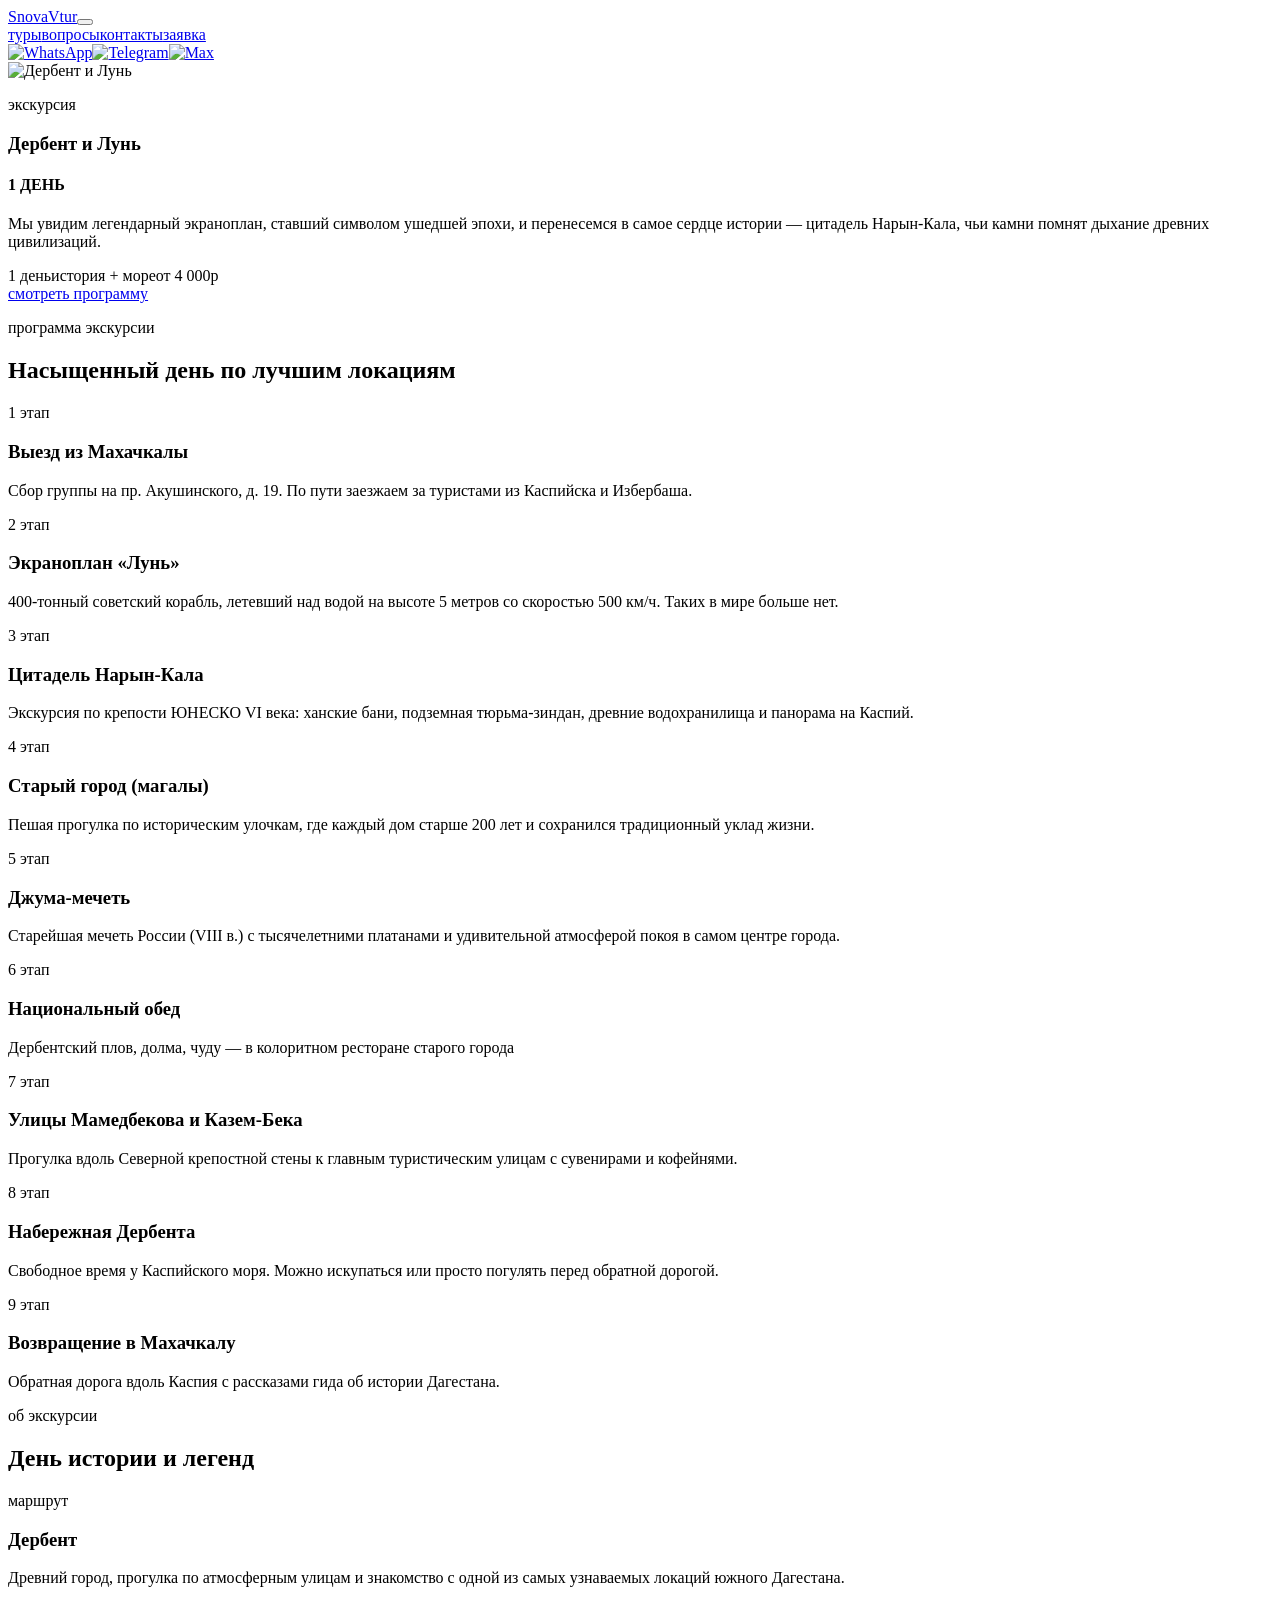
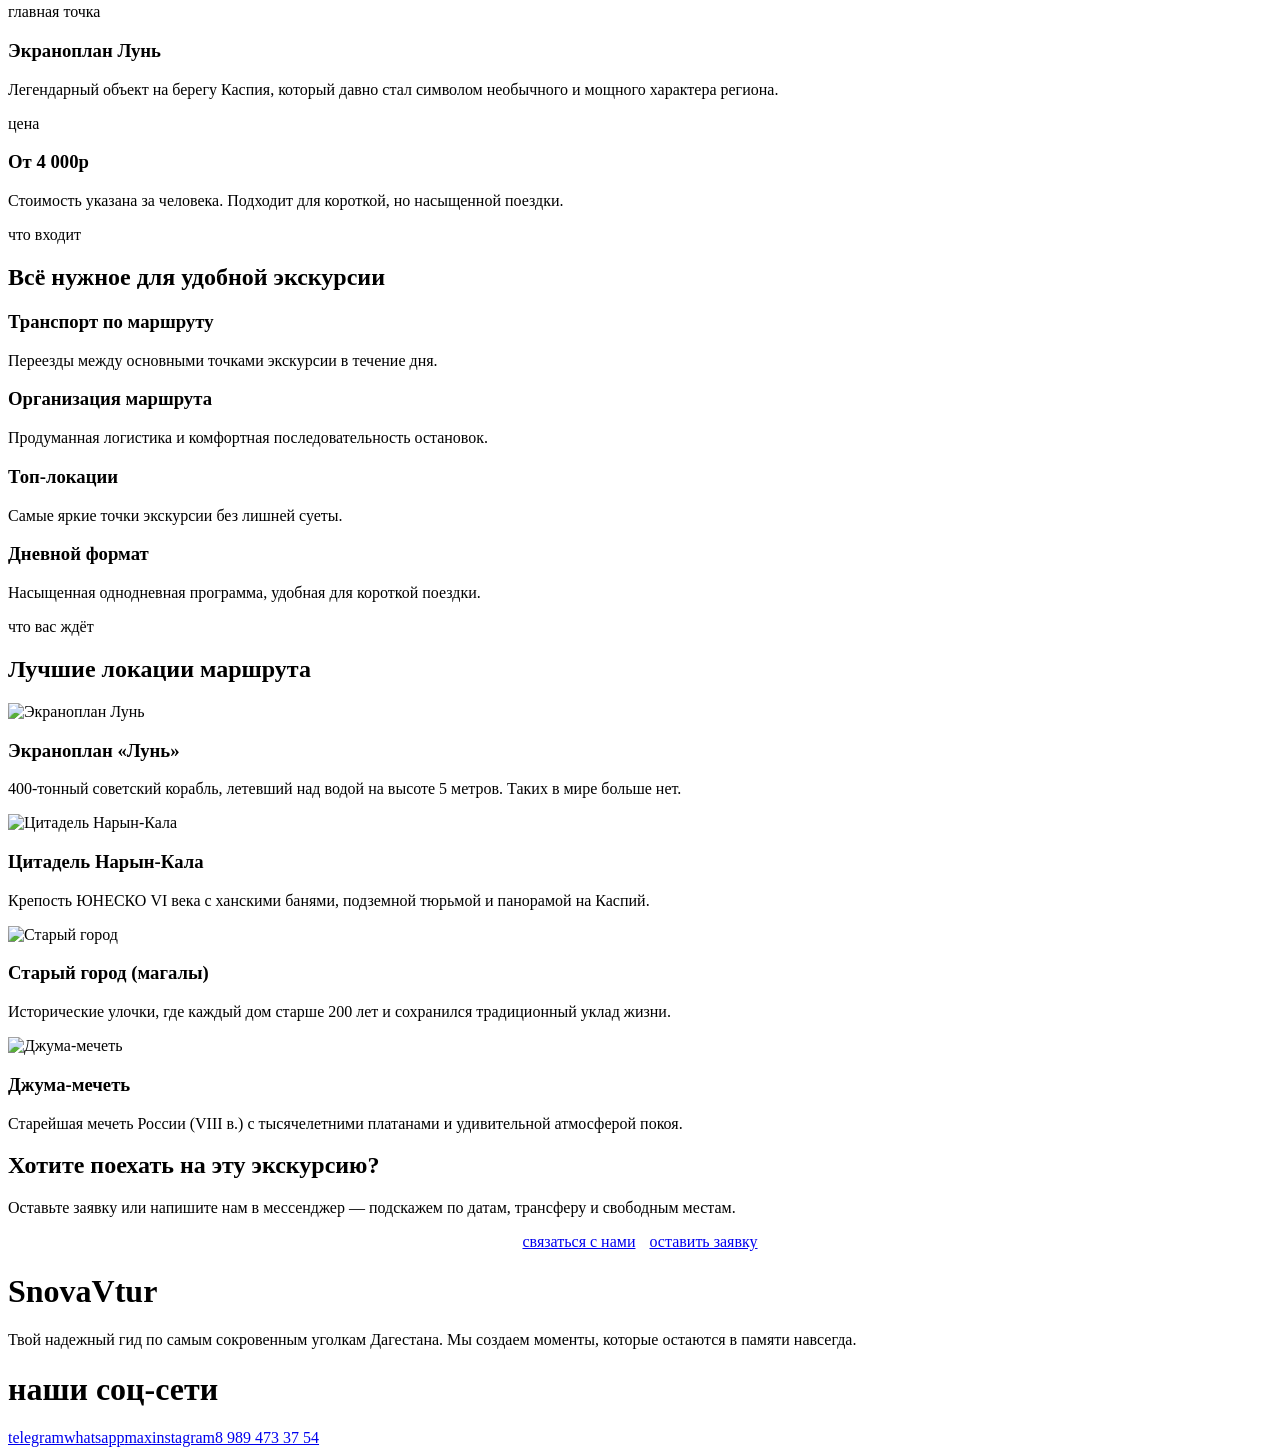
==== ex-yach-1.html @ 5f1d5b14 "Add files via upload" ====
﻿<!doctype html>
<html lang="ru">
  <head>
    <meta charset="UTF-8" />
    <meta name="viewport" content="width=device-width, initial-scale=1.0" />
    <title>Дербент и экраноплан Лунь — SnovaVtur</title>
    <link rel="icon" type="image/svg+xml" href="favicon.svg" />
    <link rel="stylesheet" href="yach-css/ex-yach-1.css" />
    <link rel="stylesheet" href="modal.css" />
    <link rel="preconnect" href="https://fonts.googleapis.com" />
    <link rel="preconnect" href="https://fonts.gstatic.com" crossorigin />
    <link
      href="https://fonts.googleapis.com/css2?family=Great+Vibes&display=swap"
      rel="stylesheet"
    />
    <link
      href="https://fonts.googleapis.com/css2?family=Orelega+One&display=swap"
      rel="stylesheet"
    />
    <link
      href="https://fonts.googleapis.com/css2?family=Coda:wght@400;700;800&display=swap"
      rel="stylesheet"
    />
    <link
      href="https://fonts.googleapis.com/css2?family=Comme:wght@100..900&display=swap"
      rel="stylesheet"
    />
  </head>
  <body>
    <header id="header">
      <a href="index.html">SnovaVtur</a
      ><button
        class="burger"
        type="button"
        aria-label="Открыть меню"
        aria-expanded="false"
      >
        <span></span><span></span><span></span>
      </button>
      <div class="header-div1">
        <a href="index.html#turi">туры</a
        ><a href="index.html#questions">вопросы</a
        ><a href="index.html#footer">контакты</a
        ><a href="#" data-booking-open>заявка</a>
      </div>
      <div class="header-div2">
        <a href="https://wa.me/79894733754" target="_blank"
          ><img src="img/Whatsapp.png" alt="WhatsApp" /></a
        ><a href="https://t.me/Gabbar_Han" target="_blank"
          ><img src="img/Telegram.png" alt="Telegram" /></a
        ><a
          href="https://max.ru/u/f9LHodD0cOI4b3SwYSdN_EWwCpvfoghLmBJbnFuvf1nrCDXVqdGEyd-Ysb4"
          target="_blank"
          ><img src="img/max.png" alt="Max"
        /></a>
      </div>
    </header>
    <main>
      <section class="hero" id="hero">
        <img src="img/Лунь.png" class="hero-bg" alt="Дербент и Лунь" />
        <div class="hero-content">
          <p class="hero-tag">экскурсия</p>
          <h3>Дербент и Лунь</h3>
          <h4>1 ДЕНЬ</h4>
          <p class="hero-subtitle">
            Мы увидим легендарный экраноплан, ставший символом ушедшей эпохи, и
            перенесемся в самое сердце истории — цитадель Нарын-Кала, чьи камни
            помнят дыхание древних цивилизаций.
          </p>
          <div class="hero-meta">
            <span>1 день</span><span>история + море</span><span>от 4 000p</span>
          </div>
          <a href="#program">смотреть программу</a>
        </div>
      </section>
      <section class="section" id="program">
        <div class="section-heading">
          <p>программа экскурсии</p>
          <h2>Насыщенный день по лучшим локациям</h2>
        </div>
        <div class="section-panel">
          <div class="program-grid">
            <div class="program-card">
              <div class="day">1 этап</div>
              <div class="program-card-body">
              <h3>Выезд из Махачкалы</h3>
              <p>
               Сбор группы на пр. Акушинского, д. 19. По пути заезжаем за туристами из Каспийска и Избербаша.
              </p>
              </div>
            </div>
            <div class="program-card">
              <div class="day">2 этап</div>
              <div class="program-card-body">
              <h3>Экраноплан «Лунь»</h3>
              <p>
                400-тонный советский корабль, летевший над водой на высоте 5 метров со скоростью 500 км/ч. Таких в мире больше нет.
              </p>
              </div>
            </div>
            <div class="program-card">
              <div class="day">3 этап</div>
              <div class="program-card-body">
              <h3>Цитадель Нарын-Кала</h3>
              <p>
                Экскурсия по крепости ЮНЕСКО VI века: ханские бани, подземная тюрьма-зиндан, древние водохранилища и панорама на Каспий.
              </p>
              </div>
            </div>
            <div class="program-card">
              <div class="day">4 этап</div>
              <div class="program-card-body">
              <h3>Старый город (магалы)</h3>
              <p>
                Пешая прогулка по историческим улочкам, где каждый дом старше 200 лет и сохранился традиционный уклад жизни.
              </p>
              </div>
            </div>
            <div class="program-card">
              <div class="day">5 этап</div>
              <div class="program-card-body">
              <h3>Джума-мечеть</h3>
              <p>
                Старейшая мечеть России (VIII в.) с тысячелетними платанами и удивительной атмосферой покоя в самом центре города.
              </p>
              </div>
            </div>
            <div class="program-card">
              <div class="day">6 этап</div>
              <div class="program-card-body">
              <h3>Национальный обед</h3>
              <p>
                Дербентский плов, долма, чуду — в колоритном ресторане старого города
              </p>
              </div>
            </div>
            <div class="program-card">
              <div class="day">7 этап</div>
              <div class="program-card-body">
              <h3>Улицы Мамедбекова и Казем-Бека</h3>
              <p>
                Прогулка вдоль Северной крепостной стены к главным туристическим улицам с сувенирами и кофейнями.
              </p>
              </div>
            </div>
            <div class="program-card">
              <div class="day">8 этап</div>
              <div class="program-card-body">
              <h3>Набережная Дербента</h3>
              <p>
                Свободное время у Каспийского моря. Можно искупаться или просто погулять перед обратной дорогой.
              </p>
              </div>
            </div>
            <div class="program-card">
              <div class="day">9 этап</div>
              <div class="program-card-body">
              <h3>Возвращение в Махачкалу</h3>
              <p>
                Обратная дорога вдоль Каспия с рассказами гида об истории Дагестана.
              </p>
              </div>
            </div>
          </div>
        </div>
      </section>
      <section class="section">
        <div class="section-heading">
          <p>об экскурсии</p>
          <h2>День истории и легенд</h2>
        </div>
        <div class="section-panel">
          <div class="program-grid">
            <div class="program-card">
              <div class="day">маршрут</div>
              <div class="program-card-body">
              <h3>Дербент</h3>
              <p>
                Древний город, прогулка по атмосферным улицам и знакомство с
                одной из самых узнаваемых локаций южного Дагестана.
              </p>
              </div>
            </div>
            <div class="program-card">
              <div class="day">главная точка</div>
              <div class="program-card-body">
              <h3>Экраноплан Лунь</h3>
              <p>
                Легендарный объект на берегу Каспия, который давно стал символом
                необычного и мощного характера региона.
              </p>
              </div>
            </div>
            <div class="program-card">
              <div class="day">цена</div>
              <div class="program-card-body">
              <h3>От 4 000p</h3>
              <p>
                Стоимость указана за человека. Подходит для короткой, но
                насыщенной поездки.
              </p>
              </div>
            </div>
          </div>
        </div>
      </section>
      <section class="section">
        <div class="section-heading">
          <p>что входит</p>
          <h2>Всё нужное для удобной экскурсии</h2>
        </div>
        <div class="section-panel">
          <div class="include-grid">
            <div class="include-card">
              <h3>Транспорт по маршруту</h3>
              <p>Переезды между основными точками экскурсии в течение дня.</p>
            </div>
            <div class="include-card">
              <h3>Организация маршрута</h3>
              <p>
                Продуманная логистика и комфортная последовательность остановок.
              </p>
            </div>
            <div class="include-card">
              <h3>Топ-локации</h3>
              <p>Самые яркие точки экскурсии без лишней суеты.</p>
            </div>
            <div class="include-card">
              <h3>Дневной формат</h3>
              <p>
                Насыщенная однодневная программа, удобная для короткой поездки.
              </p>
            </div>
          </div>
        </div>
      </section>
      <section class="section">
        <div class="section-heading">
          <p>что вас ждёт</p>
          <h2>Лучшие локации маршрута</h2>
        </div>
        <div class="section-panel">
          <div class="features-grid">
            <div class="feature-card">
              <img src="img/Лунь.png" alt="Экраноплан Лунь" />
              <div>
                <h3>Экраноплан «Лунь»</h3>
                <p>
                  400-тонный советский корабль, летевший над водой на высоте 5 метров. Таких в мире больше нет.
                </p>
              </div>
            </div>
            <div class="feature-card">
              <img src="img/Нарын-кала.png" alt="Цитадель Нарын-Кала" />
              <div>
                <h3>Цитадель Нарын-Кала</h3>
                <p>
                  Крепость ЮНЕСКО VI века с ханскими банями, подземной тюрьмой и панорамой на Каспий.
                </p>
              </div>
            </div>
            <div class="feature-card">
              <img src="img/магал.png" alt="Старый город" />
              <div>
                <h3>Старый город (магалы)</h3>
                <p>
                  Исторические улочки, где каждый дом старше 200 лет и сохранился традиционный уклад жизни.
                </p>
              </div>
            </div>
            <div class="feature-card">
              <img
                src="img/джума мечеть дербент.png"
                alt="Джума-мечеть"
              />
              <div>
                <h3>Джума-мечеть</h3>
                <p>
                  Старейшая мечеть России (VIII в.) с тысячелетними платанами и удивительной атмосферой покоя.
                </p>
              </div>
            </div>
          </div>
        </div>
      </section>
      <section class="section">
        <div class="cta-box">
          <h2>Хотите поехать на эту экскурсию?</h2>
          <p>
            Оставьте заявку или напишите нам в мессенджер — подскажем по датам,
            трансферу и свободным местам.
          </p>
          <div class="cta-actions">
            <a href="https://wa.me/79894733754" target="_blank"
              >связаться с нами</a
            >
            <a href="#" data-booking-open>оставить заявку</a>
          </div>
        </div>
      </section>
    </main>
    <footer id="footer">
      <div class="footer-div1">
        <h1>SnovaVtur</h1>
        <p>
          Твой надежный гид по самым сокровенным уголкам Дагестана. Мы создаем
          моменты, которые остаются в памяти навсегда.
        </p>
      </div>
      <div class="footer-div2">
        <h1>наши соц-сети</h1>
        <div>
          <a href="https://t.me/Gabbar_Han" target="_blank" class="mess"
            >telegram</a
          ><a href="https://wa.me/79894733754" target="_blank" class="mess"
            >whatsapp</a
          ><a
            href="https://max.ru/u/f9LHodD0cOI4b3SwYSdN_EWwCpvfoghLmBJbnFuvf1nrCDXVqdGEyd-Ysb4"
            target="_blank"
            class="mess"
            >max</a
          ><a
            href="https://www.instagram.com/snova_v_tur"
            target="_blank"
            class="mess"
            >instagram</a
          ><a href="tel:+79894733754" class="number">8 989 473 37 54</a>
        </div>
      </div>
    </footer>
    <script src="yach-js/ex-yach-1.js"></script>
    <!-- Модальное окно заявки -->
    <div class="modal-overlay" id="bookingModal" aria-hidden="true">
      <div class="modal" role="dialog" aria-modal="true" aria-labelledby="bookingTitle">
        <button class="modal-close" type="button" aria-label="Закрыть">&times;</button>
        <h2 id="bookingTitle">Заявка на бронирование</h2>
        <p class="modal-sub">Оставьте заявку — мы подберём даты, ответим на вопросы и забронируем вам места.</p>
        <form id="bookingForm" novalidate>
          <p class="modal-error" id="bookingError">Заполните имя и контакты, чтобы мы могли с вами связаться.</p>
          <label>
            <span>Ваше имя</span>
            <input type="text" name="name" placeholder="Иван" required>
          </label>
          <label>
            <span>Телефон или Telegram</span>
            <input type="text" name="contact" placeholder="+7 900 000-00-00" required>
          </label>
          <label>
            <span>Тур или экскурсия</span>
            <select name="tour">
              <option value="">Выберите маршрут</option>
              <option>5-дневный классический тур</option>
              <option>Экспресс-тур в Дагестан (3 дня)</option>
              <option>Горы и море (7 дней)</option>
              <option>Молодёжный тур (5 дней)</option>
              <option>Экскурсия: Дербент и экраноплан Лунь</option>
              <option>Экскурсия: Гоор и Язык Тролля</option>
              <option>Экскурсия: Самурский лес и Хучнинский водопад</option>
              <option>Экскурсия: Сулакский каньон и бархан Сарыкум</option>
              <option>Экскурсия: Хунзах, Матлас и водопады</option>
              <option>Экскурсия: Экскурсия по Махачкале</option>
            </select>
          </label>
          <div class="modal-row">
            <label>
              <span>Дата поездки</span>
              <input type="date" name="date">
            </label>
            <label>
              <span>Человек</span>
              <input type="number" name="people" min="1" max="20" placeholder="1">
            </label>
          </div>
          <label>
            <span>Комментарий</span>
            <textarea name="comment" rows="3" placeholder="Ваши пожелания и вопросы"></textarea>
          </label>
          <button type="submit" class="modal-submit">Отправить заявку</button>
          <p class="modal-success" id="bookingSuccess">Спасибо! Ваша заявка принята — мы свяжемся с вами в ближайшее время.</p>
        </form>
      </div>
    </div>

    <script src="modal.js"></script>
  </body>
</html>
---- modal.css ----
/* ===== Модальное окно заявки ===== */
.modal-overlay {
  position: fixed;
  inset: 0;
  z-index: 2000;
  background: rgba(16, 16, 16, 0.6);
  backdrop-filter: blur(6px);
  display: flex;
  align-items: center;
  justify-content: center;
  padding: 20px;
  opacity: 0;
  visibility: hidden;
  transition: opacity 0.25s ease, visibility 0.25s ease;
}

.modal-overlay.open {
  opacity: 1;
  visibility: visible;
}

.modal {
  position: relative;
  width: min(540px, 100%);
  max-height: 90vh;
  overflow-y: auto;
  background: #fbf8f3;
  border-radius: 28px;
  padding: 36px 34px 30px;
  box-shadow: 0 30px 80px rgba(0, 0, 0, 0.35);
  transform: translateY(16px) scale(0.98);
  transition: transform 0.25s ease;
}

.modal-overlay.open .modal {
  transform: translateY(0) scale(1);
}

.modal-close {
  position: absolute;
  top: 16px;
  right: 16px;
  width: 40px;
  height: 40px;
  border: none;
  border-radius: 50%;
  background: rgba(0, 0, 0, 0.05);
  color: #333;
  font-size: 24px;
  line-height: 1;
  cursor: pointer;
  transition: 0.2s;
}

.modal-close:hover {
  background: #ff8800;
  color: white;
}

.modal h2 {
  font-family: "Coda", system-ui;
  font-size: 30px;
  color: #151515;
  margin-bottom: 8px;
  padding-right: 44px;
}

.modal-sub {
  font-family: "Comme", sans-serif;
  font-size: 14px;
  line-height: 1.7;
  color: #666;
  margin-bottom: 24px;
}

#bookingForm label {
  display: block;
  margin-bottom: 16px;
  font-family: "Comme", sans-serif;
}

#bookingForm label > span {
  display: block;
  font-size: 13px;
  font-weight: 600;
  color: #444;
  margin-bottom: 6px;
}

#bookingForm input,
#bookingForm select,
#bookingForm textarea {
  width: 100%;
  font-family: "Comme", sans-serif;
  font-size: 15px;
  color: #222;
  background: white;
  border: 1px solid #e4ddd3;
  border-radius: 14px;
  padding: 13px 16px;
  outline: none;
  transition: border-color 0.2s, box-shadow 0.2s;
}

#bookingForm input:focus,
#bookingForm select:focus,
#bookingForm textarea:focus {
  border-color: #ff8800;
  box-shadow: 0 0 0 3px rgba(255, 136, 0, 0.15);
}

#bookingForm textarea {
  resize: vertical;
}

.modal-row {
  display: grid;
  grid-template-columns: 1fr 1fr;
  gap: 12px;
}

.modal-submit {
  width: 100%;
  height: 56px;
  border: none;
  border-radius: 999px;
  background: linear-gradient(135deg, #ff8800, #ffb347);
  color: white;
  font-family: "Coda", system-ui;
  font-weight: 700;
  font-size: 18px;
  cursor: pointer;
  transition: 0.2s;
  box-shadow: 0 14px 30px rgba(255, 136, 0, 0.3);
}

.modal-submit:hover {
  transform: translateY(-2px);
}

.modal-submit:disabled {
  opacity: 0.6;
  cursor: default;
  transform: none;
}

.modal-error {
  display: none;
  margin-bottom: 14px;
  color: #d0342c;
  font-family: "Comme", sans-serif;
  font-size: 13px;
  font-weight: 500;
}

.modal-error.show {
  display: block;
}

.modal-success {
  display: none;
  margin-top: 16px;
  padding: 14px 16px;
  border-radius: 14px;
  background: rgba(46, 160, 67, 0.1);
  color: #1e7a2e;
  font-family: "Comme", sans-serif;
  font-size: 15px;
  line-height: 1.6;
  font-weight: 600;
}

.modal-success.show {
  display: block;
}

.hero-actions {
  display: flex;
  flex-wrap: wrap;
  justify-content: center;
  align-items: center;
  gap: 14px;
  margin-top: 8px;
}

.hero-actions a {
  margin-top: 0;
}

.hero-actions a.btn-outline {
  background: transparent;
  border: 2px solid rgba(255, 255, 255, 0.75);
  box-shadow: none;
  color: white;
}

.hero-actions a.btn-outline:hover {
  background: white;
  border-color: white;
  color: #ff8800;
}

.cta-actions {
  display: flex;
  flex-wrap: wrap;
  justify-content: center;
  align-items: center;
  gap: 14px;
  margin-top: 4px;
}

.cta-actions a {
  margin: 0;
}

@media (max-width: 560px) {
  .modal {
    padding: 26px 20px 24px;
  }
  .modal-row {
    grid-template-columns: 1fr;
  }
  .hero-actions,
  .cta-actions {
    width: 100%;
    max-width: 320px;
    margin-left: auto;
    margin-right: auto;
  }
  .hero-actions a,
  .cta-actions a {
    width: 100%;
  }
}
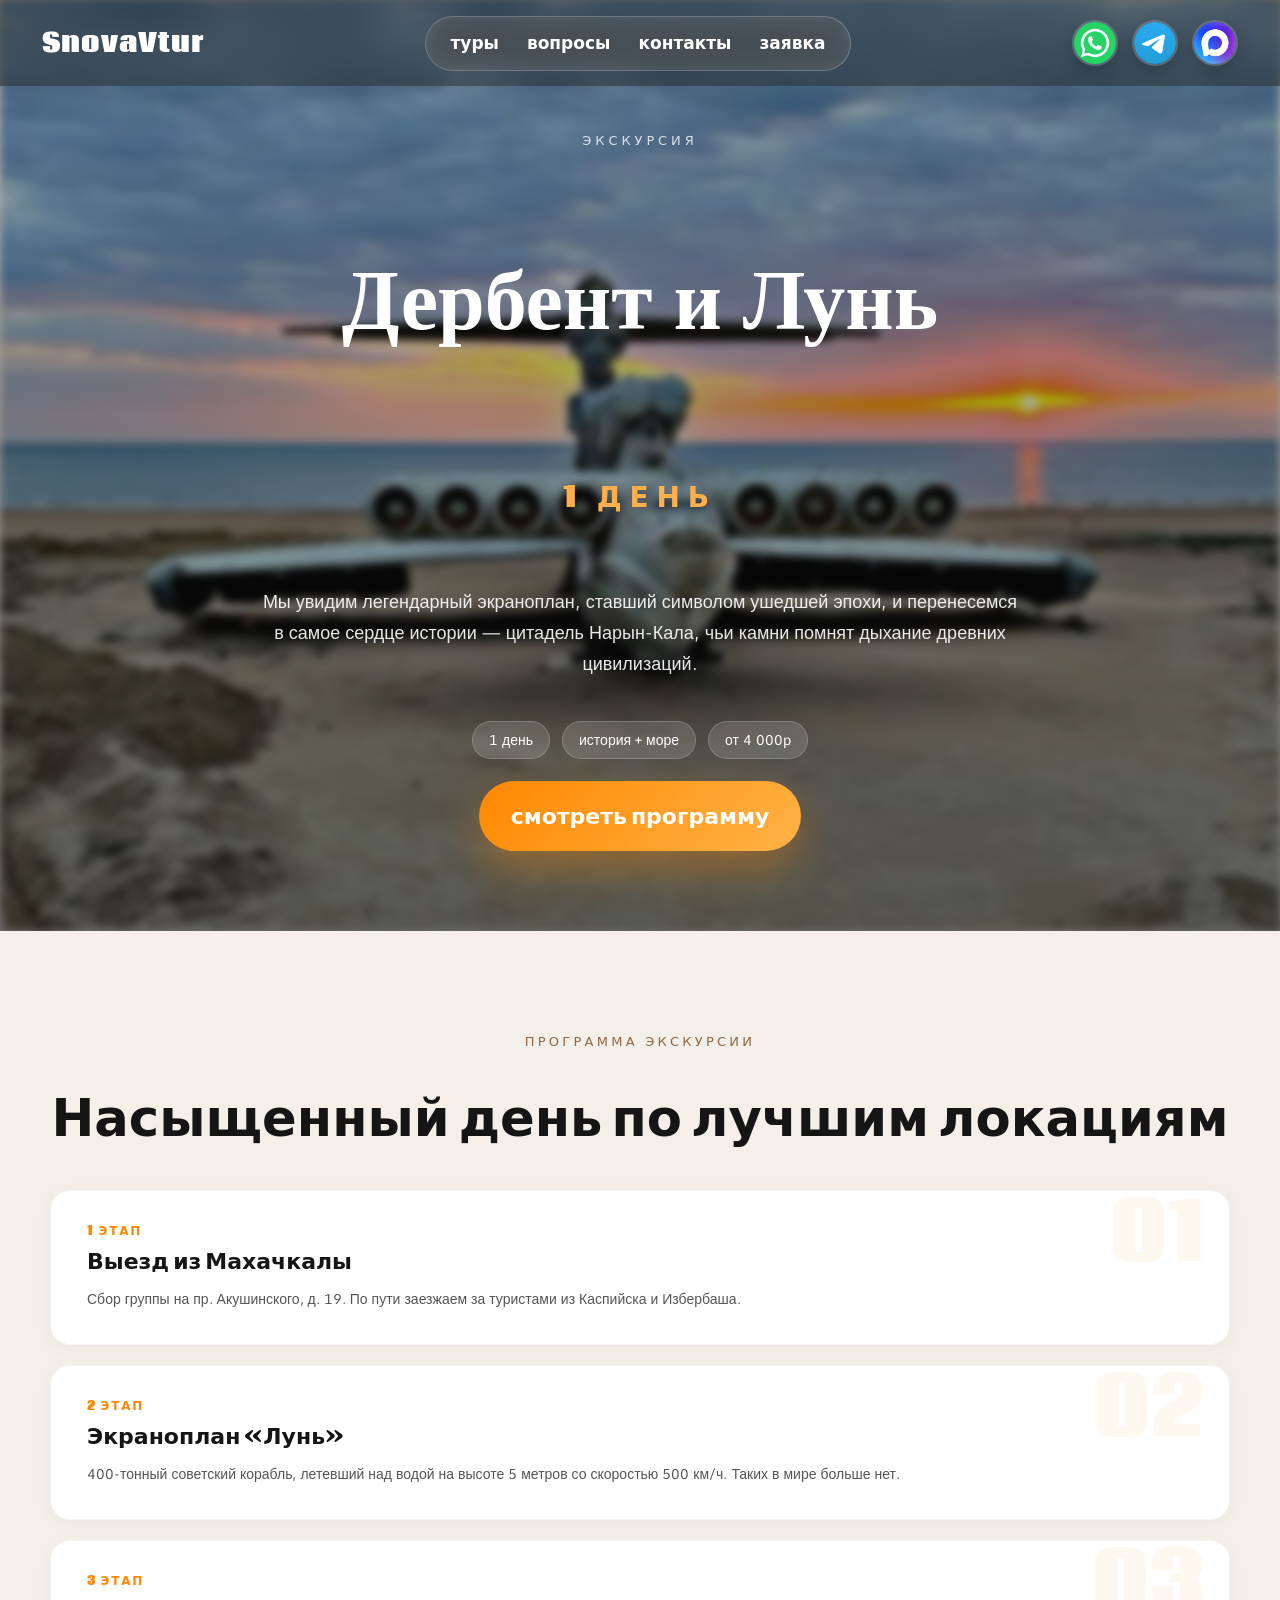
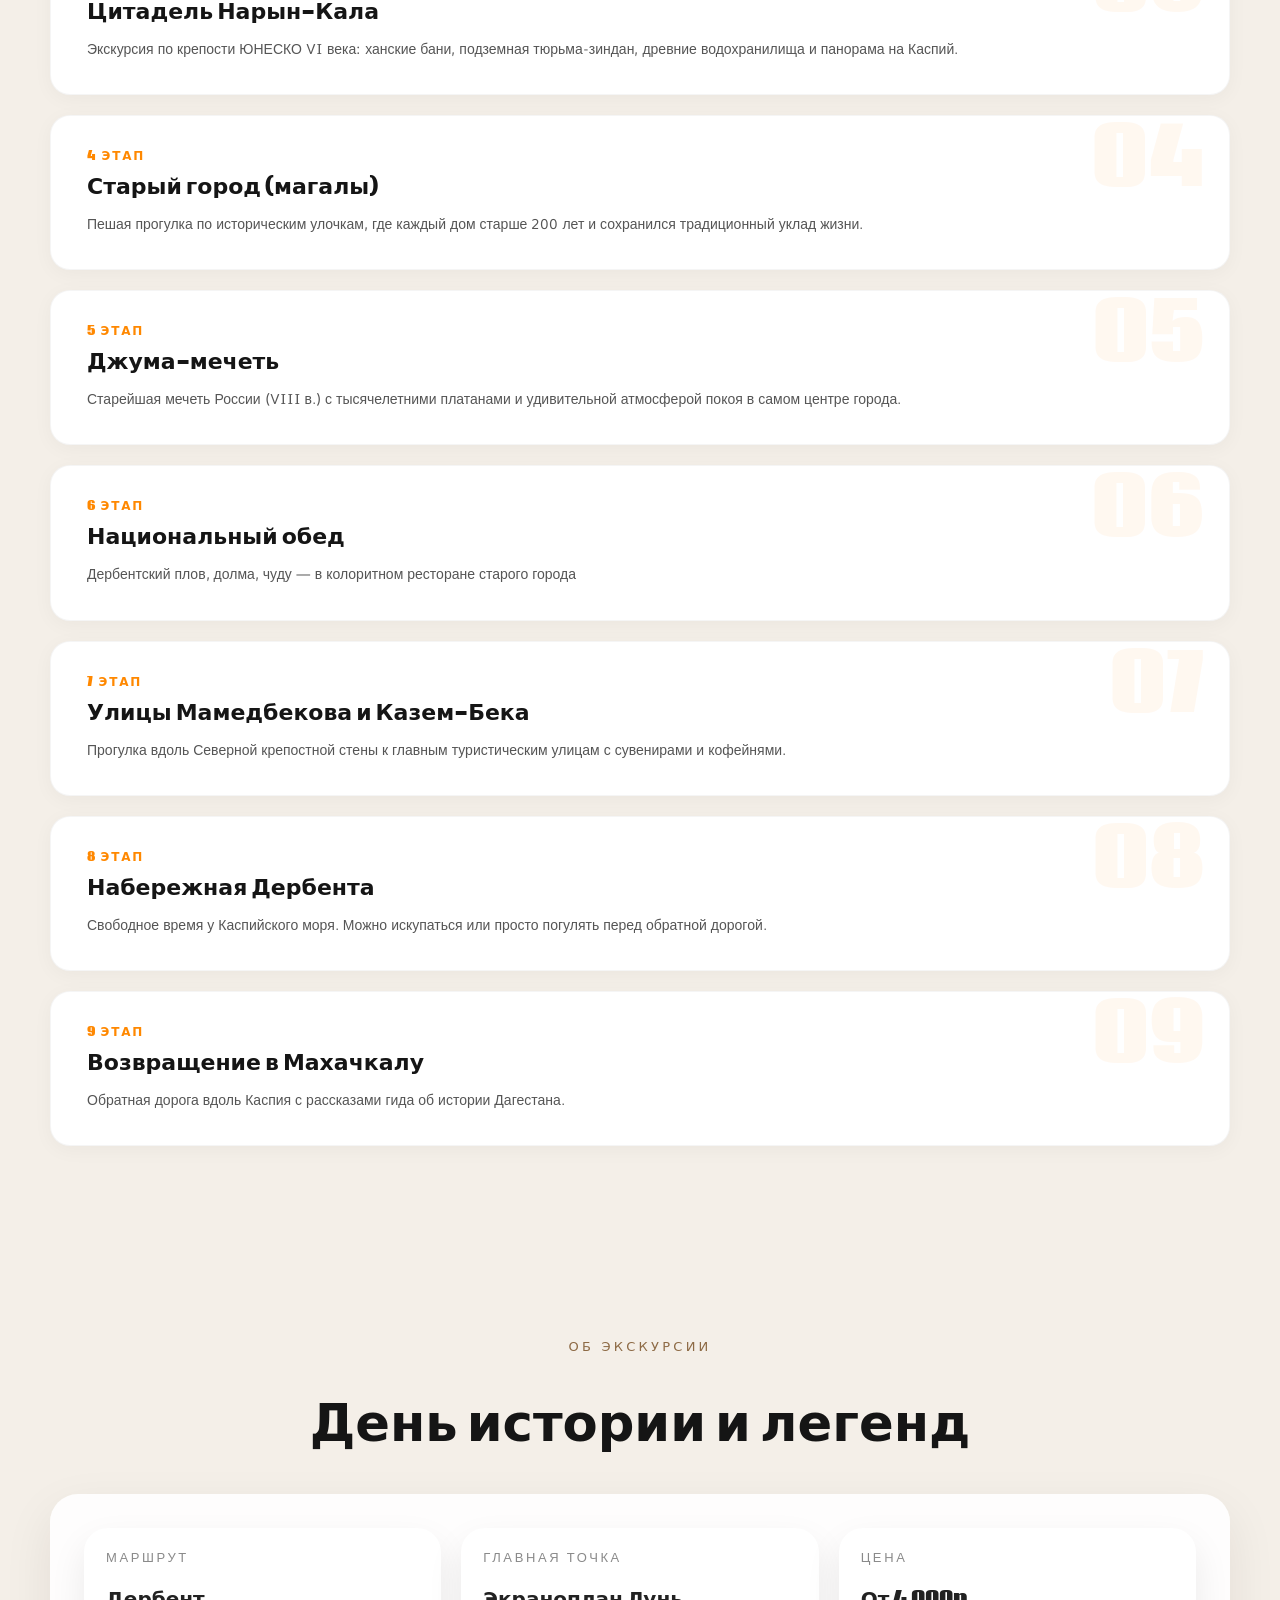
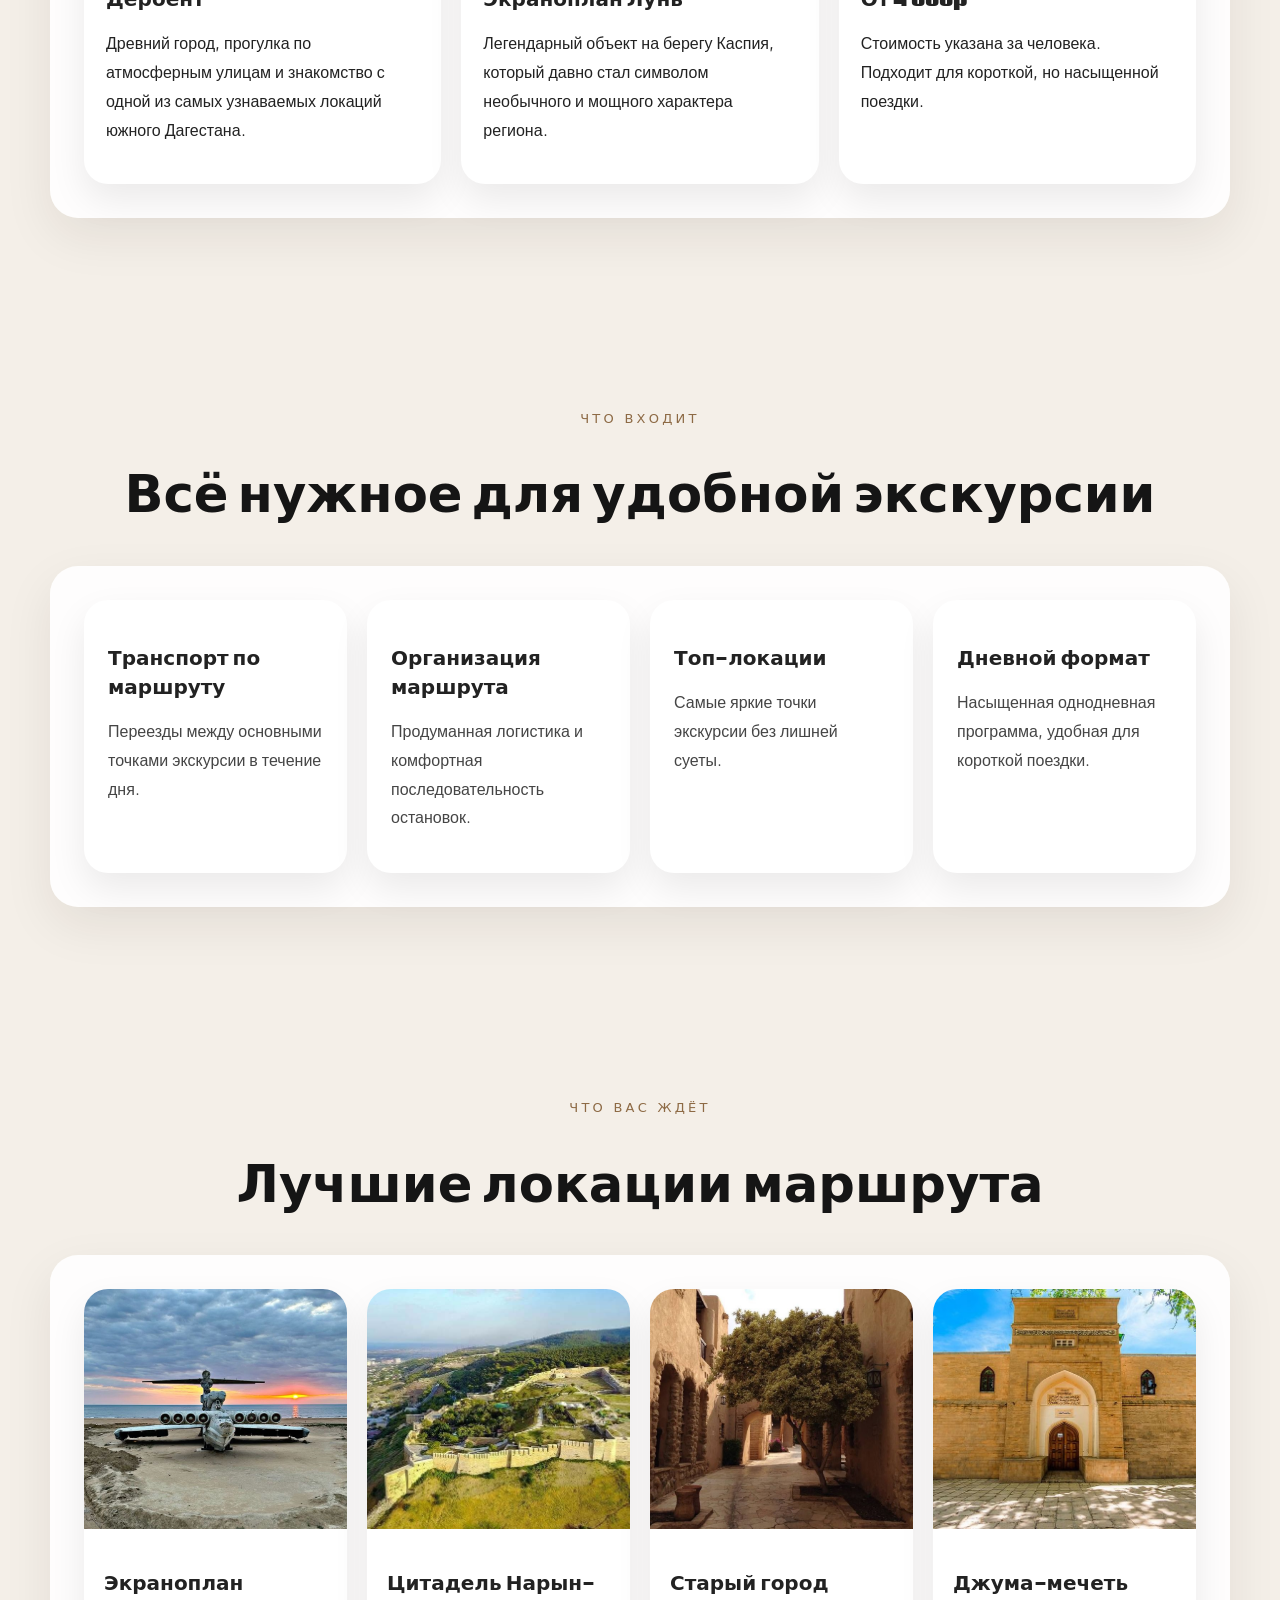
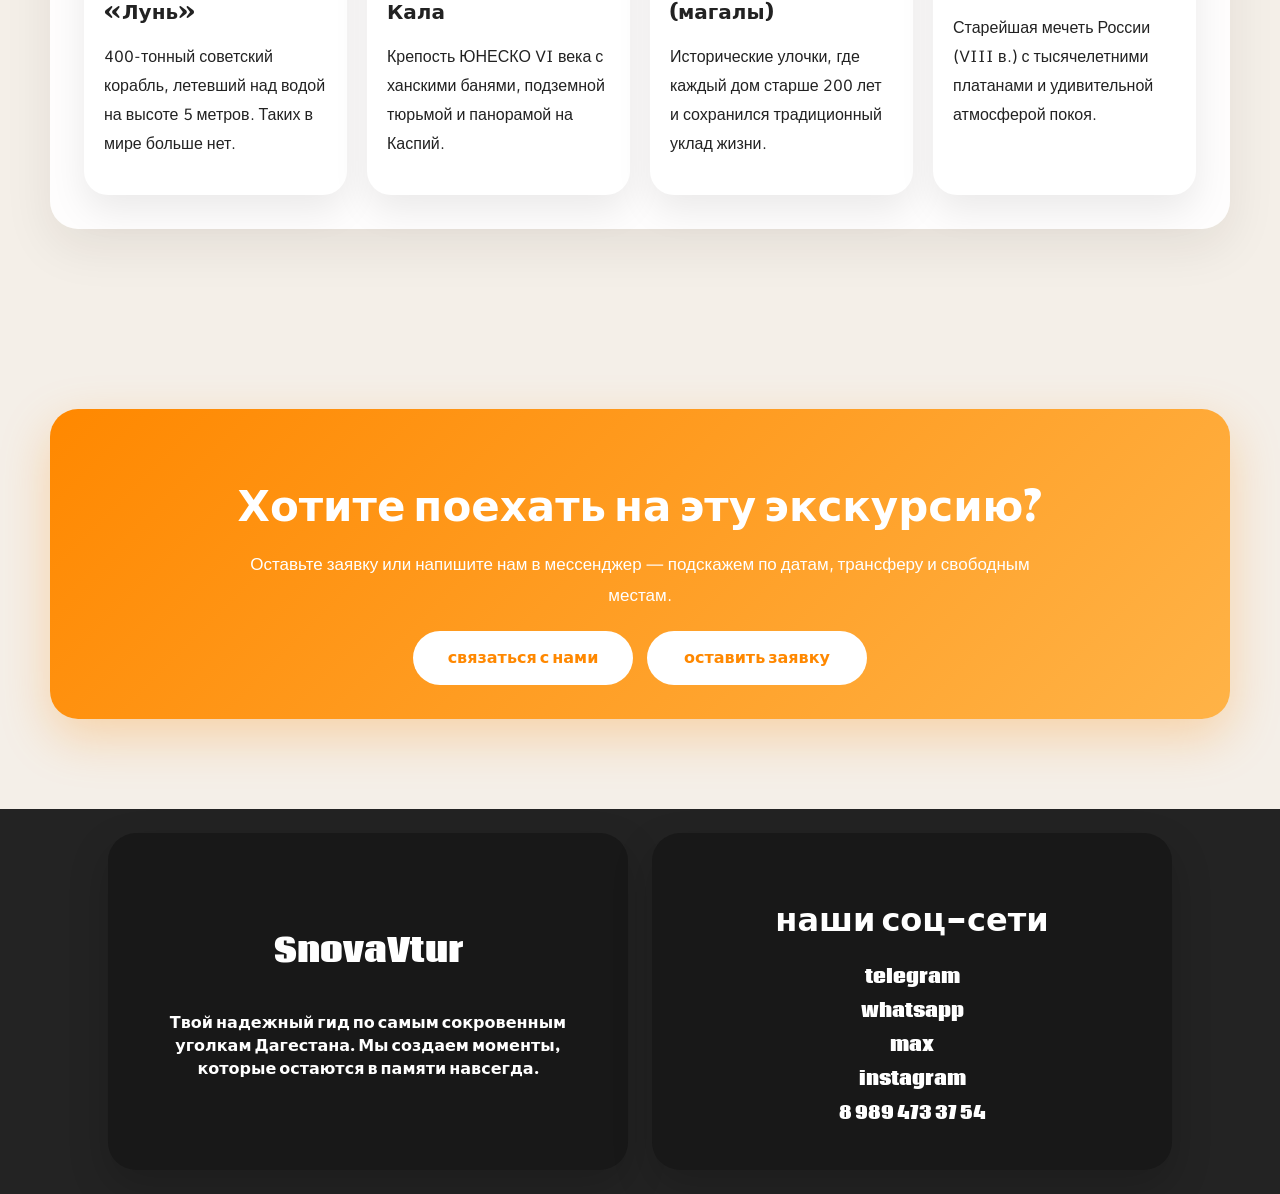
==== commit e36febaa: "Add files via upload" ====
--- a/ex-yach-1.html
+++ b/ex-yach-1.html
@@ -367,7 +367,7 @@
               <input type="date" name="date">
             </label>
             <label>
-              <span>Человек</span>
+              <span>Количество людей</span>
               <input type="number" name="people" min="1" max="20" placeholder="1">
             </label>
           </div>
@@ -382,5 +382,6 @@
     </div>
 
     <script src="modal.js"></script>
+    <script src="lightbox.js"></script>
   </body>
 </html>
--- a/yach-css/ex-yach-1.css
+++ b/yach-css/ex-yach-1.css
@@ -0,0 +1,633 @@
+body {
+  margin: 0;
+  font-family: "Comme", sans-serif;
+  background: #f4efe8;
+  color: #222;
+}
+
+* {
+  box-sizing: border-box;
+}
+
+html {
+  scroll-behavior: smooth;
+}
+
+img {
+  display: block;
+  max-width: 100%;
+}
+
+a {
+  color: inherit;
+}
+
+header {
+  display: flex;
+  width: 100%;
+  min-height: 86px;
+  align-items: center;
+  justify-content: space-between;
+  gap: 20px;
+  padding: 14px 42px;
+  position: fixed;
+  top: 0;
+  left: 0;
+  z-index: 1000;
+  background: rgba(22, 22, 22, 0.45);
+  backdrop-filter: blur(18px);
+  box-shadow: 0 10px 30px rgba(0, 0, 0, 0.12);
+}
+
+header > a {
+  font-size: 26px;
+  font-weight: 700;
+  text-decoration: none;
+  font-family: "Coda", system-ui;
+  color: white;
+  letter-spacing: 1px;
+}
+
+.header-div1 {
+  display: flex;
+  align-items: center;
+  justify-content: center;
+  gap: 28px;
+  padding: 14px 24px;
+  background: rgba(255, 255, 255, 0.14);
+  backdrop-filter: blur(10px);
+  border: 1px solid rgba(255, 255, 255, 0.18);
+  border-radius: 999px;
+}
+
+.header-div1 a {
+  text-decoration: none;
+  color: rgb(255, 255, 255);
+  font-size: 17px;
+  font-weight: 700;
+  font-family: "Coda", system-ui;
+}
+
+.header-div2 {
+  display: flex;
+  gap: 14px;
+}
+
+.header-div2 img {
+  width: 46px;
+  height: 46px;
+  border-radius: 50%;
+  border: 2px solid rgba(255, 255, 255, 0.16);
+  box-shadow: 0 6px 18px rgba(0, 0, 0, 0.22);
+}
+
+.burger {
+  display: none;
+  width: 48px;
+  height: 48px;
+  border: 1px solid rgba(255, 255, 255, 0.18);
+  border-radius: 14px;
+  background: rgba(255, 255, 255, 0.1);
+  align-items: center;
+  justify-content: center;
+  flex-direction: column;
+  gap: 5px;
+  cursor: pointer;
+}
+
+.burger span {
+  width: 22px;
+  height: 2px;
+  background: white;
+  border-radius: 999px;
+  transition: 0.25s;
+}
+
+.burger.active span:nth-child(1) {
+  transform: translateY(7px) rotate(45deg);
+}
+
+.burger.active span:nth-child(2) {
+  opacity: 0;
+}
+
+.burger.active span:nth-child(3) {
+  transform: translateY(-7px) rotate(-45deg);
+}
+
+.hero {
+  width: 100%;
+  min-height: 100vh;
+  position: relative;
+  overflow: hidden;
+}
+
+.hero::after {
+  content: "";
+  position: absolute;
+  inset: 0;
+  background: linear-gradient(
+    180deg,
+    rgba(16, 16, 16, 0.22),
+    rgba(16, 16, 16, 0.56)
+  );
+  z-index: 1;
+}
+
+.hero-bg {
+  position: absolute;
+  inset: 0;
+  width: 100%;
+  height: 100%;
+  object-fit: cover;
+  filter: saturate(1.05) contrast(1.05) blur(4px);
+  z-index: 0;
+}
+
+.hero-content {
+  position: relative;
+  z-index: 2;
+  min-height: 100vh;
+  display: flex;
+  flex-direction: column;
+  align-items: center;
+  justify-content: center;
+  gap: 14px;
+  text-align: center;
+  color: white;
+  padding: 120px 20px 80px;
+}
+
+.hero-tag {
+  font-family: "Coda", system-ui;
+  letter-spacing: 0.3em;
+  text-transform: uppercase;
+  font-size: 13px;
+  color: rgba(255, 255, 255, 0.8);
+}
+
+.hero h3 {
+  font-family: "Orelega One", serif;
+  font-size: clamp(42px, 7vw, 84px);
+  line-height: 1;
+}
+
+.hero h4 {
+  font-family: "Coda", system-ui;
+  font-size: clamp(18px, 2.4vw, 28px);
+  letter-spacing: 0.28em;
+  text-transform: uppercase;
+  color: #ffb04c;
+}
+
+.hero-subtitle {
+  max-width: 760px;
+  font-size: 18px;
+  line-height: 1.7;
+  color: rgba(255, 255, 255, 0.9);
+}
+
+.hero-meta {
+  display: flex;
+  flex-wrap: wrap;
+  justify-content: center;
+  gap: 12px;
+  margin-top: 10px;
+}
+
+.hero-meta span {
+  padding: 10px 16px;
+  border-radius: 999px;
+  background: rgba(255, 255, 255, 0.14);
+  border: 1px solid rgba(255, 255, 255, 0.18);
+  font-size: 14px;
+}
+
+.hero a {
+  display: inline-flex;
+  align-items: center;
+  justify-content: center;
+  min-width: 280px;
+  height: 70px;
+  padding: 0 32px;
+  border-radius: 999px;
+  font-family: "Coda", system-ui;
+  font-weight: 700;
+  font-size: 22px;
+  color: white;
+  background: linear-gradient(135deg, #ff8800, #ffb347);
+  margin-top: 8px;
+  text-decoration: none;
+  box-shadow: 0 18px 40px rgba(255, 136, 0, 0.35);
+}
+
+.section {
+  padding: 90px 0;
+}
+
+.section-heading {
+  width: min(1180px, calc(100% - 40px));
+  margin: 0 auto 30px;
+  text-align: center;
+  font-family: "Coda", system-ui;
+}
+
+.section-heading p {
+  text-transform: uppercase;
+  letter-spacing: 0.25em;
+  font-size: 13px;
+  color: #8d6a45;
+  margin-bottom: 12px;
+}
+
+.section-heading h2 {
+  font-size: clamp(30px, 4vw, 54px);
+  line-height: 1.08;
+  color: #151515;
+}
+
+.section-panel {
+  width: min(1180px, calc(100% - 40px));
+  margin: 0 auto;
+  background: rgba(255, 255, 255, 0.9);
+  border-radius: 28px;
+  padding: 34px;
+  box-shadow: 0 18px 50px rgba(34, 24, 16, 0.08);
+}
+
+.program-grid,
+.features-grid,
+.gallery-grid,
+.include-grid {
+  display: grid;
+  gap: 20px;
+}
+
+.gallery-grid {
+    display: grid;
+    gap: 20px;
+    grid-auto-flow: column;
+}
+
+.program-grid {
+  grid-template-columns: repeat(auto-fit, minmax(240px, 1fr));
+}
+
+.program-card,
+.feature-card,
+.gallery-card,
+.include-card {
+  border-radius: 24px;
+  overflow: hidden;
+  background: white;
+  box-shadow: 0 16px 36px rgba(0, 0, 0, 0.08);
+}
+
+.program-card {
+  padding: 22px;
+  min-height: 180px;
+}
+
+.program-card p,
+.feature-card p,
+.section-panel p,
+.footer-note {
+  line-height: 1.8;
+}
+
+.program-card .day {
+  font-size: 13px;
+  text-transform: uppercase;
+  letter-spacing: 0.2em;
+  color: #8a8a8a;
+  margin-bottom: 10px;
+}
+
+.program-card h3,
+.feature-card h3 {
+  font-family: "Coda", system-ui;
+  font-size: 20px;
+  margin-bottom: 10px;
+}
+
+.features-grid {
+  grid-template-columns: repeat(auto-fit, minmax(260px, 1fr));
+}
+
+.include-grid {
+  grid-template-columns: repeat(auto-fit, minmax(220px, 1fr));
+}
+
+.include-card {
+  padding: 24px;
+}
+
+.include-card h3 {
+  font-family: "Coda", system-ui;
+  font-size: 20px;
+  margin-bottom: 10px;
+}
+
+.include-card p {
+  line-height: 1.8;
+  color: #454545;
+}
+
+.feature-card img,
+.gallery-card img {
+  width: 100%;
+  height: 240px;
+  object-fit: cover;
+}
+
+.feature-card div {
+  padding: 20px;
+}
+
+.cta-box {
+  width: min(1180px, calc(100% - 40px));
+  margin: 0 auto;
+  background: linear-gradient(135deg, #ff8800, #ffb347);
+  color: white;
+  border-radius: 28px;
+  padding: 34px;
+  text-align: center;
+  box-shadow: 0 18px 50px rgba(255, 136, 0, 0.28);
+}
+
+.cta-box h2 {
+  font-family: "Coda", system-ui;
+  font-size: clamp(26px, 4vw, 42px);
+  margin-bottom: 12px;
+}
+
+.cta-box p {
+  font-size: 17px;
+  line-height: 1.8;
+  max-width: 820px;
+  margin: 0 auto 20px;
+}
+
+.cta-box a {
+  display: inline-flex;
+  align-items: center;
+  justify-content: center;
+  min-width: 220px;
+  height: 54px;
+  padding: 0 26px;
+  border-radius: 999px;
+  background: white;
+  color: #ff8800;
+  text-decoration: none;
+  font-family: "Coda", system-ui;
+  font-weight: 700;
+}
+
+footer {
+  background: #232323;
+  display: flex;
+  justify-content: center;
+  gap: 24px;
+  padding: 24px 20px;
+  width: 100%;
+  color: white;
+  font-family: "Coda", system-ui;
+  font-weight: 700;
+}
+
+.footer-div1,
+.footer-div2 {
+  background: #181818;
+  width: min(520px, 100%);
+  border-radius: 28px;
+  display: flex;
+  flex-direction: column;
+  align-items: center;
+  justify-content: center;
+  padding: 44px;
+  text-align: center;
+  box-shadow: 0 16px 40px rgba(0, 0, 0, 0.18);
+}
+
+.footer-div2 div {
+  display: flex;
+  flex-direction: column;
+  align-items: center;
+  gap: 8px;
+}
+
+.footer-div2 a {
+  text-decoration: none;
+  color: white;
+  font-size: 18px;
+}
+
+.footer-div2 a:hover {
+  color: #ff8800;
+}
+
+@media (max-width: 900px) {
+  header {
+    padding: 12px 18px;
+    flex-wrap: wrap;
+    justify-content: space-around;
+  }
+
+  .header-div1 {
+    order: 3;
+    width: 100%;
+    flex-wrap: wrap;
+    border-radius: 24px;
+    padding: 12px 16px;
+  }
+
+  .section,
+  .section-panel,
+  .cta-box {
+    padding-left: 0;
+    padding-right: 0;
+  }
+
+  .section-panel,
+  .cta-box {
+    width: min(1180px, calc(100% - 24px));
+    padding: 24px;
+  }
+
+  footer {
+    flex-direction: column;
+    align-items: center;
+  }
+}
+
+@media (max-width: 560px) {
+  header > a {
+    font-size: 22px;
+  }
+
+  .burger {
+    display: inline-flex;
+  }
+
+  .header-div1 {
+    visibility: hidden;
+    opacity: 0;
+    transform: translateY(-8px);
+    transition: visibility 0.25s, opacity 0.25s, transform 0.25s;
+    position: absolute;
+    top: calc(100% + 10px);
+    left: 16px;
+    right: 16px;
+    width: auto;
+    flex-direction: column;
+    align-items: flex-start;
+    gap: 14px;
+    padding: 18px;
+    border-radius: 22px;
+    background: rgba(22, 22, 22, 0.95);
+    border: 1px solid rgba(255, 255, 255, 0.12);
+    box-shadow: 0 18px 40px rgba(0, 0, 0, 0.2);
+  }
+
+  .header-div1.open {
+    visibility: visible;
+    opacity: 1;
+    transform: translateY(0);
+  }
+
+  .header-div1 a {
+    width: 100%;
+  }
+
+  .header-div2 {
+    display: none;
+  }
+
+  .header-div2 img {
+    width: 38px;
+    height: 38px;
+  }
+
+  .hero-content {
+    padding-top: 140px;
+  }
+
+  .hero a,
+  .cta-box a {
+    width: 100%;
+    max-width: 320px;
+  }
+
+  .section-panel,
+  .cta-box {
+    width: calc(100% - 18px);
+    padding: 20px;
+  }
+
+  .program-card,
+  .feature-card div,
+  .include-card {
+    padding: 18px;
+  }
+}
+
+
+
+/* ===== PROGRAM ITINERARY ===== */
+#program .section-panel {
+    background: transparent;
+    box-shadow: none;
+    padding: 0;
+}
+
+#program .program-grid {
+    counter-reset: day-counter;
+    display: flex;
+    flex-direction: column;
+    gap: 20px;
+}
+
+#program .program-card {
+    counter-increment: day-counter;
+    position: relative;
+    background: white;
+    border-radius: 20px;
+    padding: 32px 36px;
+    box-shadow: 0 4px 20px rgba(0, 0, 0, 0.04);
+    border: 1px solid rgba(0, 0, 0, 0.04);
+    display: block;
+    min-height: 0;
+    overflow: hidden;
+    transition: transform 0.3s, box-shadow 0.3s;
+}
+
+#program .program-card:hover {
+    transform: translateY(-3px);
+    box-shadow: 0 12px 36px rgba(0, 0, 0, 0.08);
+}
+
+#program .program-card::after {
+    content: counter(day-counter, decimal-leading-zero);
+    position: absolute;
+    right: 24px;
+    top: 4px;
+    font-family: "Coda", system-ui;
+    font-size: 80px;
+    font-weight: 800;
+    color: rgba(255, 136, 0, 0.06);
+    pointer-events: none;
+    line-height: 1;
+    z-index: 0;
+}
+
+#program .program-card .day {
+    font-size: 12px;
+    text-transform: uppercase;
+    letter-spacing: 0.15em;
+    color: #ff8800;
+    font-weight: 700;
+    font-family: "Coda", system-ui;
+    margin: 0 0 6px;
+    position: relative;
+    z-index: 1;
+}
+
+#program .program-card-body {
+    padding: 0;
+    background: transparent;
+    box-shadow: none;
+    border: none;
+    border-radius: 0;
+}
+
+#program .program-card-body h3 {
+    font-family: "Coda", system-ui;
+    font-size: 22px;
+    margin: 0 0 10px;
+    color: #151515;
+    position: relative;
+    z-index: 1;
+}
+
+#program .program-card-body p {
+    font-size: 14px;
+    line-height: 1.8;
+    color: #555;
+    margin: 0;
+    position: relative;
+    z-index: 1;
+}
+
+/* Mobile itinerary */
+@media (max-width: 560px) {
+    #program .program-card {
+        padding: 24px 20px;
+    }
+    #program .program-card::after {
+        font-size: 56px;
+        right: 12px;
+    }
+    #program .program-card-body h3 {
+        font-size: 18px;
+    }
+}
--- a/modal.css
+++ b/modal.css
@@ -174,6 +174,166 @@
   display: block;
 }
 
+.booking-total {
+  display: flex;
+  justify-content: space-between;
+  align-items: center;
+  gap: 12px;
+  flex-wrap: wrap;
+  padding: 14px 18px;
+  margin-bottom: 16px;
+  border-radius: 14px;
+  background: rgba(255, 136, 0, 0.1);
+  font-family: "Comme", sans-serif;
+  font-size: 15px;
+  font-weight: 600;
+  color: #b85f00;
+}
+
+.booking-total b {
+  color: #151515;
+  font-family: "Coda", system-ui;
+  font-size: 17px;
+}
+
+.booking-total span {
+  font-weight: 500;
+  color: #8d6a45;
+  font-size: 13px;
+}
+
+.booking-total:empty {
+  display: none;
+}
+
+/* ===== Лайтбокс ===== */
+.lightbox-overlay {
+  position: fixed;
+  inset: 0;
+  z-index: 3000;
+  background: rgba(16, 16, 16, 0.92);
+  display: flex;
+  align-items: center;
+  justify-content: center;
+  padding: 20px;
+  opacity: 0;
+  visibility: hidden;
+  transition: opacity 0.25s ease, visibility 0.25s ease;
+}
+
+.lightbox-overlay.open {
+  opacity: 1;
+  visibility: visible;
+}
+
+.lightbox-figure {
+  margin: 0;
+  max-width: 100%;
+  max-height: 90vh;
+  display: flex;
+  flex-direction: column;
+  align-items: center;
+}
+
+.lightbox-figure img {
+  max-width: min(1200px, 100%);
+  max-height: 80vh;
+  object-fit: contain;
+  border-radius: 14px;
+  box-shadow: 0 30px 80px rgba(0, 0, 0, 0.5);
+  background: #111;
+}
+
+.lightbox-caption {
+  margin-top: 14px;
+  font-family: "Comme", sans-serif;
+  font-size: 14px;
+  color: rgba(255, 255, 255, 0.85);
+  text-align: center;
+}
+
+.lightbox-close {
+  position: absolute;
+  top: 18px;
+  right: 18px;
+  width: 44px;
+  height: 44px;
+  border: none;
+  border-radius: 50%;
+  background: rgba(255, 255, 255, 0.12);
+  color: white;
+  font-size: 26px;
+  line-height: 1;
+  cursor: pointer;
+  transition: 0.2s;
+  display: flex;
+  align-items: center;
+  justify-content: center;
+  padding: 0;
+}
+
+.lightbox-close:hover {
+  background: #ff8800;
+}
+
+.lightbox-nav {
+  position: absolute;
+  top: 50%;
+  transform: translateY(-50%);
+  width: 52px;
+  height: 52px;
+  border: none;
+  border-radius: 50%;
+  background: rgba(255, 255, 255, 0.12);
+  color: white;
+  cursor: pointer;
+  transition: 0.2s;
+  display: flex;
+  align-items: center;
+  justify-content: center;
+  padding: 0;
+}
+
+.lightbox-nav svg {
+  display: block;
+}
+
+.lightbox-nav:hover {
+  background: #ff8800;
+}
+
+.lightbox-prev {
+  left: 18px;
+}
+
+.lightbox-next {
+  right: 18px;
+}
+
+@media (max-width: 560px) {
+  .lightbox-close {
+    top: 12px;
+    right: 12px;
+    width: 38px;
+    height: 38px;
+    font-size: 22px;
+  }
+  .lightbox-nav {
+    width: 42px;
+    height: 42px;
+    font-size: 26px;
+  }
+  .lightbox-prev {
+    left: 8px;
+  }
+  .lightbox-next {
+    right: 8px;
+  }
+  .lightbox-figure img {
+    max-height: 68vh;
+  }
+}
+
 .hero-actions {
   display: flex;
   flex-wrap: wrap;
